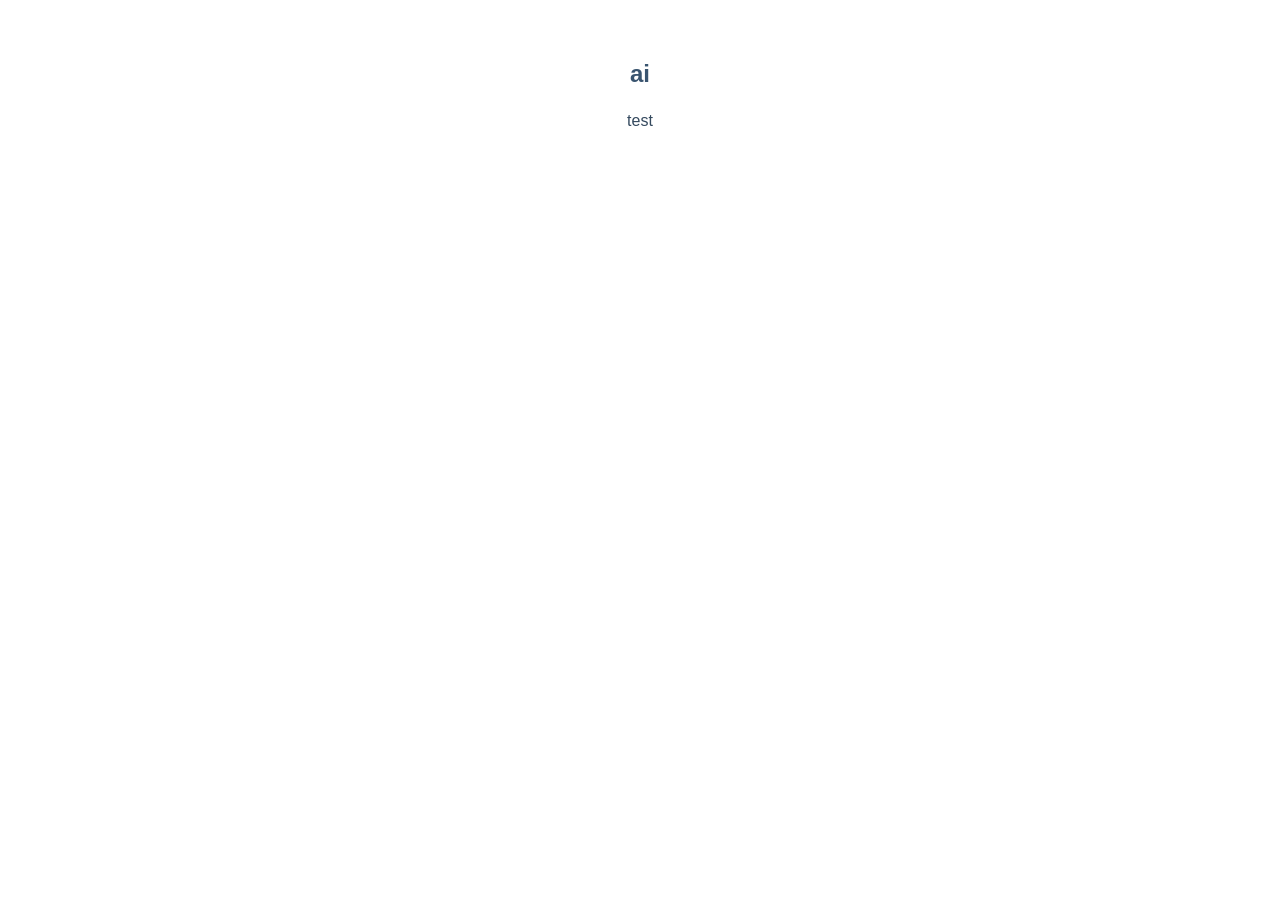
==== src/pages/ai.htm @ 98708ae4 "Add initial website skeleton and assets Import initial project files: top-level index.htm and index." ====
<!DOCTYPE html PUBLIC "-//W3C//DTD HTML 4.01 Transitional//EN">

<html>
  <head>
    <title>ai</title>
	<link rel=stylesheet href="../styles/stijl.css" type="text/css">
  </head>
  <body>
    <h2>ai</h2>
    <p>test</p>
  </body>
</html>
---- src/styles/stijl.css ----
body {
  font-family: Arial;
  margin-top: 60px;
}

h1,
h2,
h3,
h4,
h5,
h6 {
  text-align: center;
}

h1 {
  color: #2c3e50;
}

h2 {
  color: #39546f;
}

h3 {
  color: #406487;
}

p {
  color: #34495e;
  text-align: center;
  line-height: 1.6;
  margin: 20px;
}

img {
  display: block;
  margin-left: auto;
  margin-right: auto;
  border: 10px solid #52b0ee;
  width: 50%;
}
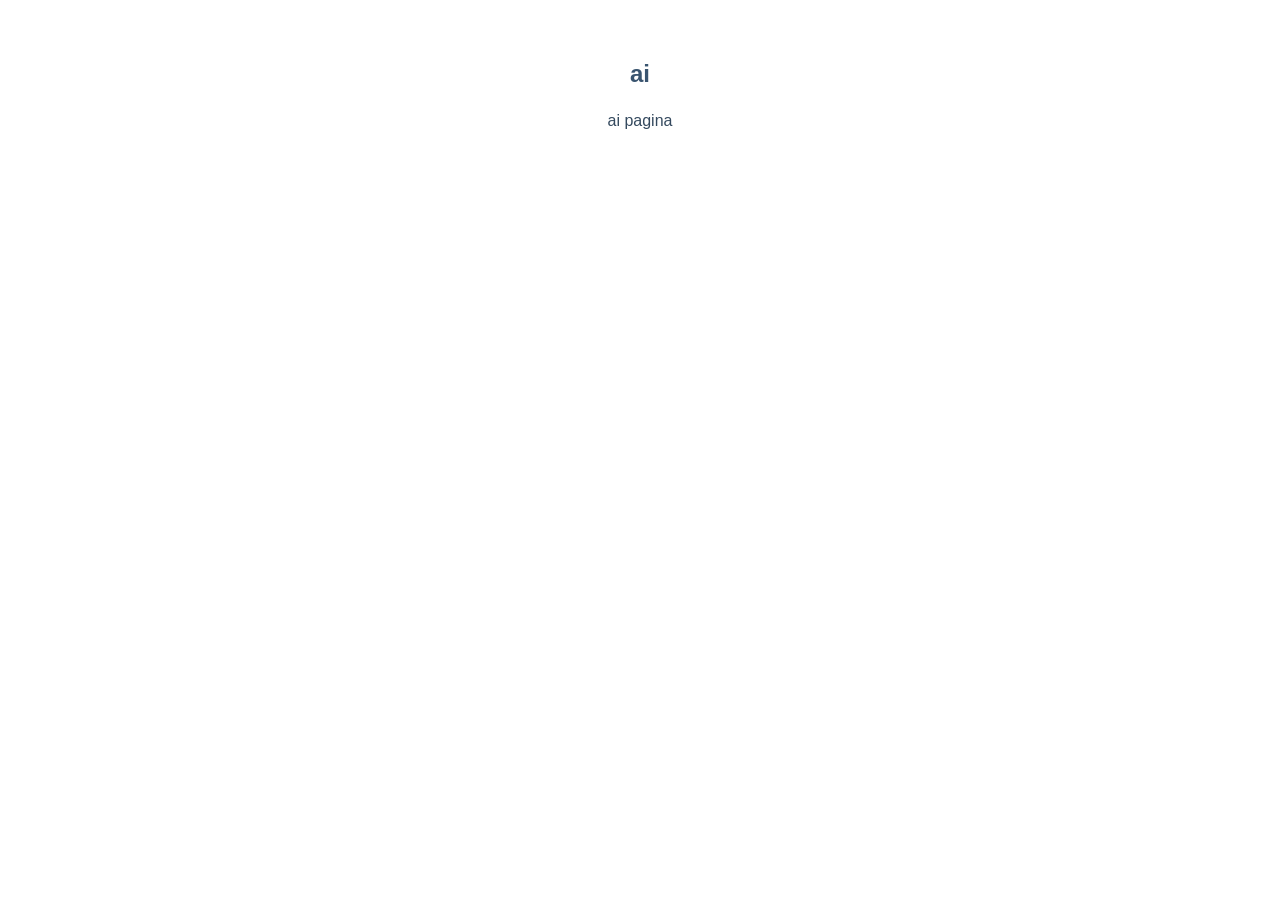
==== commit 6f78fe2d: "Update ai.htm" ====
--- a/src/pages/ai.htm
+++ b/src/pages/ai.htm
@@ -7,6 +7,6 @@
   </head>
   <body>
     <h2>ai</h2>
-    <p>test</p>
+    <p>ai pagina</p>
   </body>
 </html>
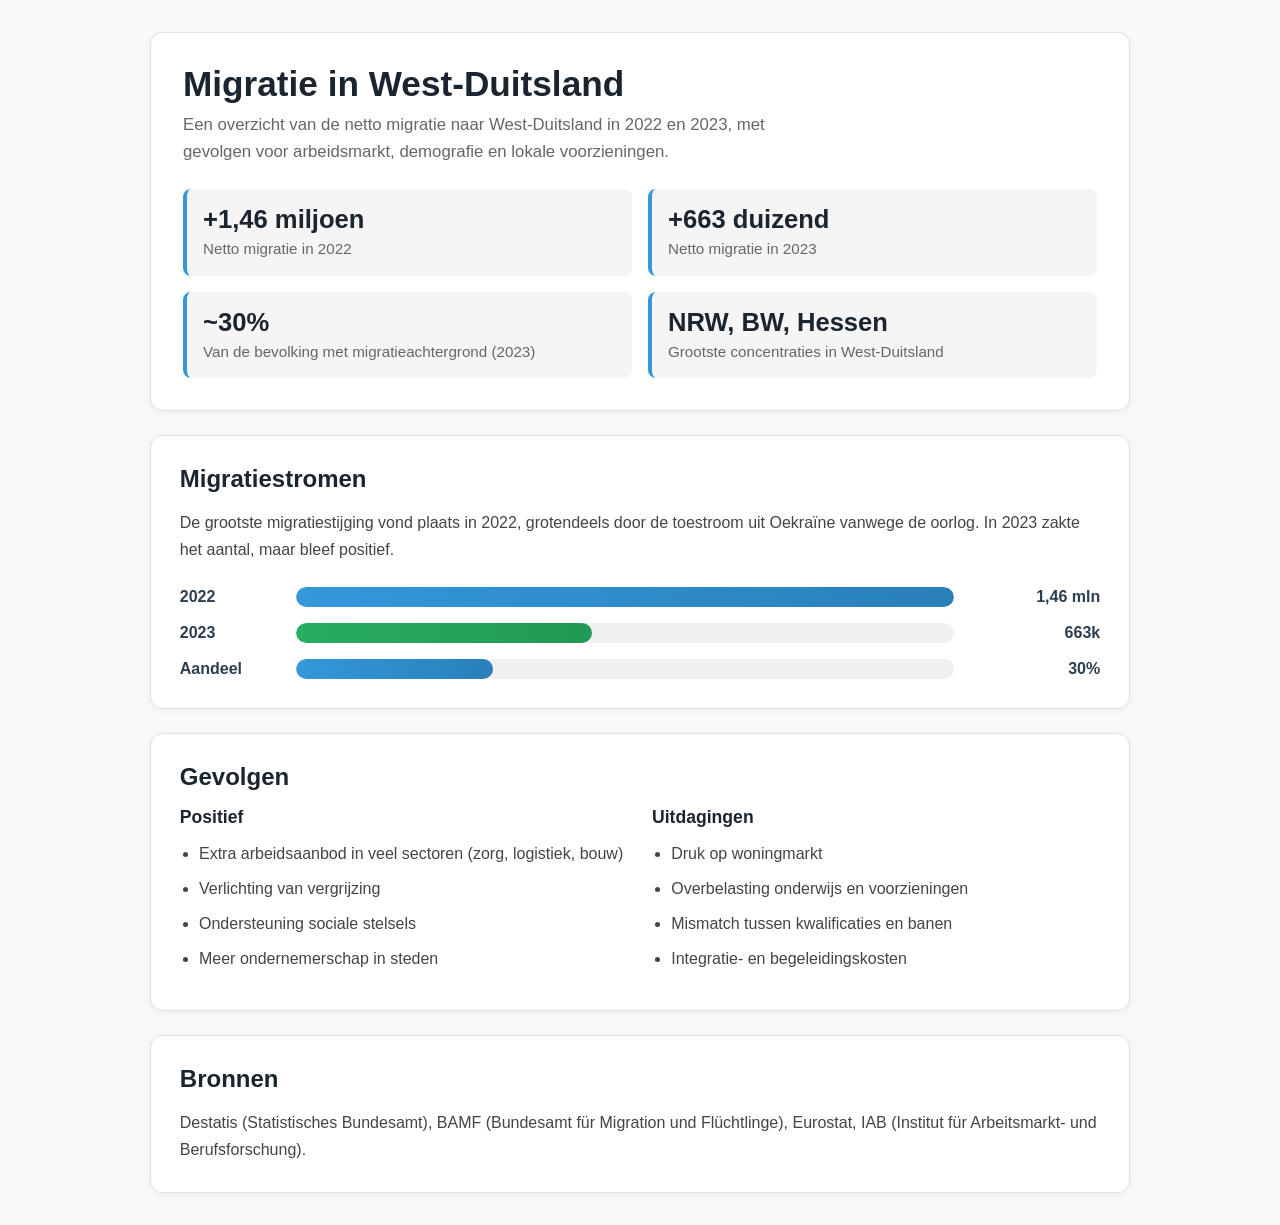
==== commit 01664d68: "Add AI page, styles, and SVG placeholder Introduce a fleshed-out AI/migration page (src/pages/ai.htm" ====
--- a/src/pages/ai.htm
+++ b/src/pages/ai.htm
@@ -1,12 +1,298 @@
 <!DOCTYPE html PUBLIC "-//W3C//DTD HTML 4.01 Transitional//EN">
 
-<html>
+<html lang="nl">
   <head>
-    <title>ai</title>
-	<link rel=stylesheet href="../styles/stijl.css" type="text/css">
+    <meta http-equiv="Content-Type" content="text/html; charset=utf-8">
+    <title>Migratie in West-Duitsland</title>
+    <link rel="stylesheet" href="../styles/stijl.css" type="text/css">
+    <style type="text/css">
+      * {
+        box-sizing: border-box;
+      }
+
+      body {
+        margin-top: 0;
+        background: #f8f9fa;
+        color: #2c3e50;
+      }
+
+      .content {
+        width: min(980px, calc(100% - 2rem));
+        margin: 2rem auto;
+        color: #2c3e50;
+      }
+
+      .content h1,
+      .content h2,
+      .content h3,
+      .content p,
+      .content li {
+        text-align: left;
+        margin: 0;
+      }
+
+      .header {
+        padding: 2rem;
+        background: #ffffff;
+        border: 1px solid #e0e0e0;
+        border-radius: 12px;
+        margin-bottom: 1.5rem;
+        box-shadow: 0 2px 8px rgba(0, 0, 0, 0.05);
+      }
+
+      .header h1 {
+        margin-bottom: 0.5rem;
+        font-size: 2.2rem;
+        line-height: 1.1;
+        color: #1a252f;
+      }
+
+      .header p {
+        font-size: 1.05rem;
+        line-height: 1.6;
+        color: #666;
+        max-width: 65ch;
+      }
+
+      .stats {
+        display: grid;
+        grid-template-columns: repeat(2, 1fr);
+        gap: 1rem;
+        margin-top: 1.5rem;
+      }
+
+      .stat {
+        padding: 1rem;
+        background: #f5f5f5;
+        border-radius: 8px;
+        border-left: 4px solid #3498db;
+      }
+
+      .stat-number {
+        font-size: 1.6rem;
+        font-weight: bold;
+        color: #1a252f;
+        margin-bottom: 0.25rem;
+      }
+
+      .stat-label {
+        font-size: 0.95rem;
+        color: #666;
+        line-height: 1.4;
+      }
+
+      .panel {
+        padding: 1.8rem;
+        background: #ffffff;
+        border: 1px solid #e0e0e0;
+        border-radius: 12px;
+        margin-bottom: 1.5rem;
+        box-shadow: 0 2px 8px rgba(0, 0, 0, 0.05);
+      }
+
+      .panel h2 {
+        margin-bottom: 1rem;
+        font-size: 1.5rem;
+        color: #1a252f;
+      }
+
+      .panel p {
+        margin-bottom: 0.8rem;
+        line-height: 1.7;
+        color: #444;
+      }
+
+      .panel p:last-child {
+        margin-bottom: 0;
+      }
+
+      .chart-section {
+        margin-top: 1.5rem;
+      }
+
+      .chart {
+        display: grid;
+        gap: 1rem;
+        margin-top: 1rem;
+      }
+
+      .chart-item {
+        display: grid;
+        grid-template-columns: 100px 1fr 130px;
+        gap: 1rem;
+        align-items: center;
+      }
+
+      .chart-label {
+        font-weight: 600;
+        color: #2c3e50;
+      }
+
+      .bar-track {
+        height: 20px;
+        background: #f0f0f0;
+        border-radius: 999px;
+        overflow: hidden;
+      }
+
+      .bar-fill {
+        height: 100%;
+        background: linear-gradient(90deg, #3498db 0%, #2980b9 100%);
+        border-radius: inherit;
+      }
+
+      .bar-fill.green {
+        background: linear-gradient(90deg, #27ae60 0%, #229954 100%);
+      }
+
+      .chart-value {
+        text-align: right;
+        font-weight: 600;
+        color: #2c3e50;
+      }
+
+      .two-col {
+        display: grid;
+        grid-template-columns: repeat(2, 1fr);
+        gap: 1.5rem;
+        margin-top: 1rem;
+      }
+
+      .col-item h3 {
+        margin-bottom: 0.8rem;
+        font-size: 1.1rem;
+        color: #1a252f;
+      }
+
+      .col-item ul {
+        margin: 0;
+        padding-left: 1.2rem;
+        list-style: disc;
+      }
+
+      .col-item li {
+        margin-bottom: 0.6rem;
+        line-height: 1.6;
+        color: #444;
+      }
+
+      .sources {
+        display: flex;
+        flex-wrap: wrap;
+        gap: 0.5rem;
+        margin-top: 1rem;
+      }
+
+      .source-badge {
+        display: inline-block;
+        padding: 0.35rem 0.8rem;
+        background: #f0f0f0;
+        border-radius: 4px;
+        font-size: 0.9rem;
+        color: #555;
+      }
+
+      @media (max-width: 768px) {
+        .stats {
+          grid-template-columns: 1fr;
+        }
+
+        .two-col {
+          grid-template-columns: 1fr;
+        }
+
+        .chart-item {
+          grid-template-columns: 80px 1fr 100px;
+          gap: 0.75rem;
+        }
+
+        .header h1 {
+          font-size: 1.8rem;
+        }
+      }
+    </style>
   </head>
   <body>
-    <h2>ai</h2>
-    <p>ai pagina</p>
+    <div class="content">
+      <div class="header">
+        <h1>Migratie in West-Duitsland</h1>
+        <p>Een overzicht van de netto migratie naar West-Duitsland in 2022 en 2023, met gevolgen voor arbeidsmarkt, demografie en lokale voorzieningen.</p>
+
+        <div class="stats">
+          <div class="stat">
+            <div class="stat-number">+1,46 miljoen</div>
+            <div class="stat-label">Netto migratie in 2022</div>
+          </div>
+          <div class="stat">
+            <div class="stat-number">+663 duizend</div>
+            <div class="stat-label">Netto migratie in 2023</div>
+          </div>
+          <div class="stat">
+            <div class="stat-number">~30%</div>
+            <div class="stat-label">Van de bevolking met migratieachtergrond (2023)</div>
+          </div>
+          <div class="stat">
+            <div class="stat-number">NRW, BW, Hessen</div>
+            <div class="stat-label">Grootste concentraties in West-Duitsland</div>
+          </div>
+        </div>
+      </div>
+
+      <div class="panel">
+        <h2>Migratiestromen</h2>
+        <p>De grootste migratiestijging vond plaats in 2022, grotendeels door de toestroom uit Oekraïne vanwege de oorlog. In 2023 zakte het aantal, maar bleef positief.</p>
+
+        <div class="chart-section">
+          <div class="chart">
+            <div class="chart-item">
+              <span class="chart-label">2022</span>
+              <div class="bar-track"><div class="bar-fill" style="width: 100%;"></div></div>
+              <span class="chart-value">1,46 mln</span>
+            </div>
+            <div class="chart-item">
+              <span class="chart-label">2023</span>
+              <div class="bar-track"><div class="bar-fill green" style="width: 45%;"></div></div>
+              <span class="chart-value">663k</span>
+            </div>
+            <div class="chart-item">
+              <span class="chart-label">Aandeel</span>
+              <div class="bar-track"><div class="bar-fill" style="width: 30%;"></div></div>
+              <span class="chart-value">30%</span>
+            </div>
+          </div>
+        </div>
+      </div>
+
+      <div class="panel">
+        <h2>Gevolgen</h2>
+
+        <div class="two-col">
+          <div class="col-item">
+            <h3>Positief</h3>
+            <ul>
+              <li>Extra arbeidsaanbod in veel sectoren (zorg, logistiek, bouw)</li>
+              <li>Verlichting van vergrijzing</li>
+              <li>Ondersteuning sociale stelsels</li>
+              <li>Meer ondernemerschap in steden</li>
+            </ul>
+          </div>
+
+          <div class="col-item">
+            <h3>Uitdagingen</h3>
+            <ul>
+              <li>Druk op woningmarkt</li>
+              <li>Overbelasting onderwijs en voorzieningen</li>
+              <li>Mismatch tussen kwalificaties en banen</li>
+              <li>Integratie- en begeleidingskosten</li>
+            </ul>
+          </div>
+        </div>
+      </div>
+
+      <div class="panel">
+        <h2>Bronnen</h2>
+        <p>Destatis (Statistisches Bundesamt), BAMF (Bundesamt für Migration und Flüchtlinge), Eurostat, IAB (Institut für Arbeitsmarkt- und Berufsforschung).</p>
+      </div>
+    </div>
   </body>
 </html>
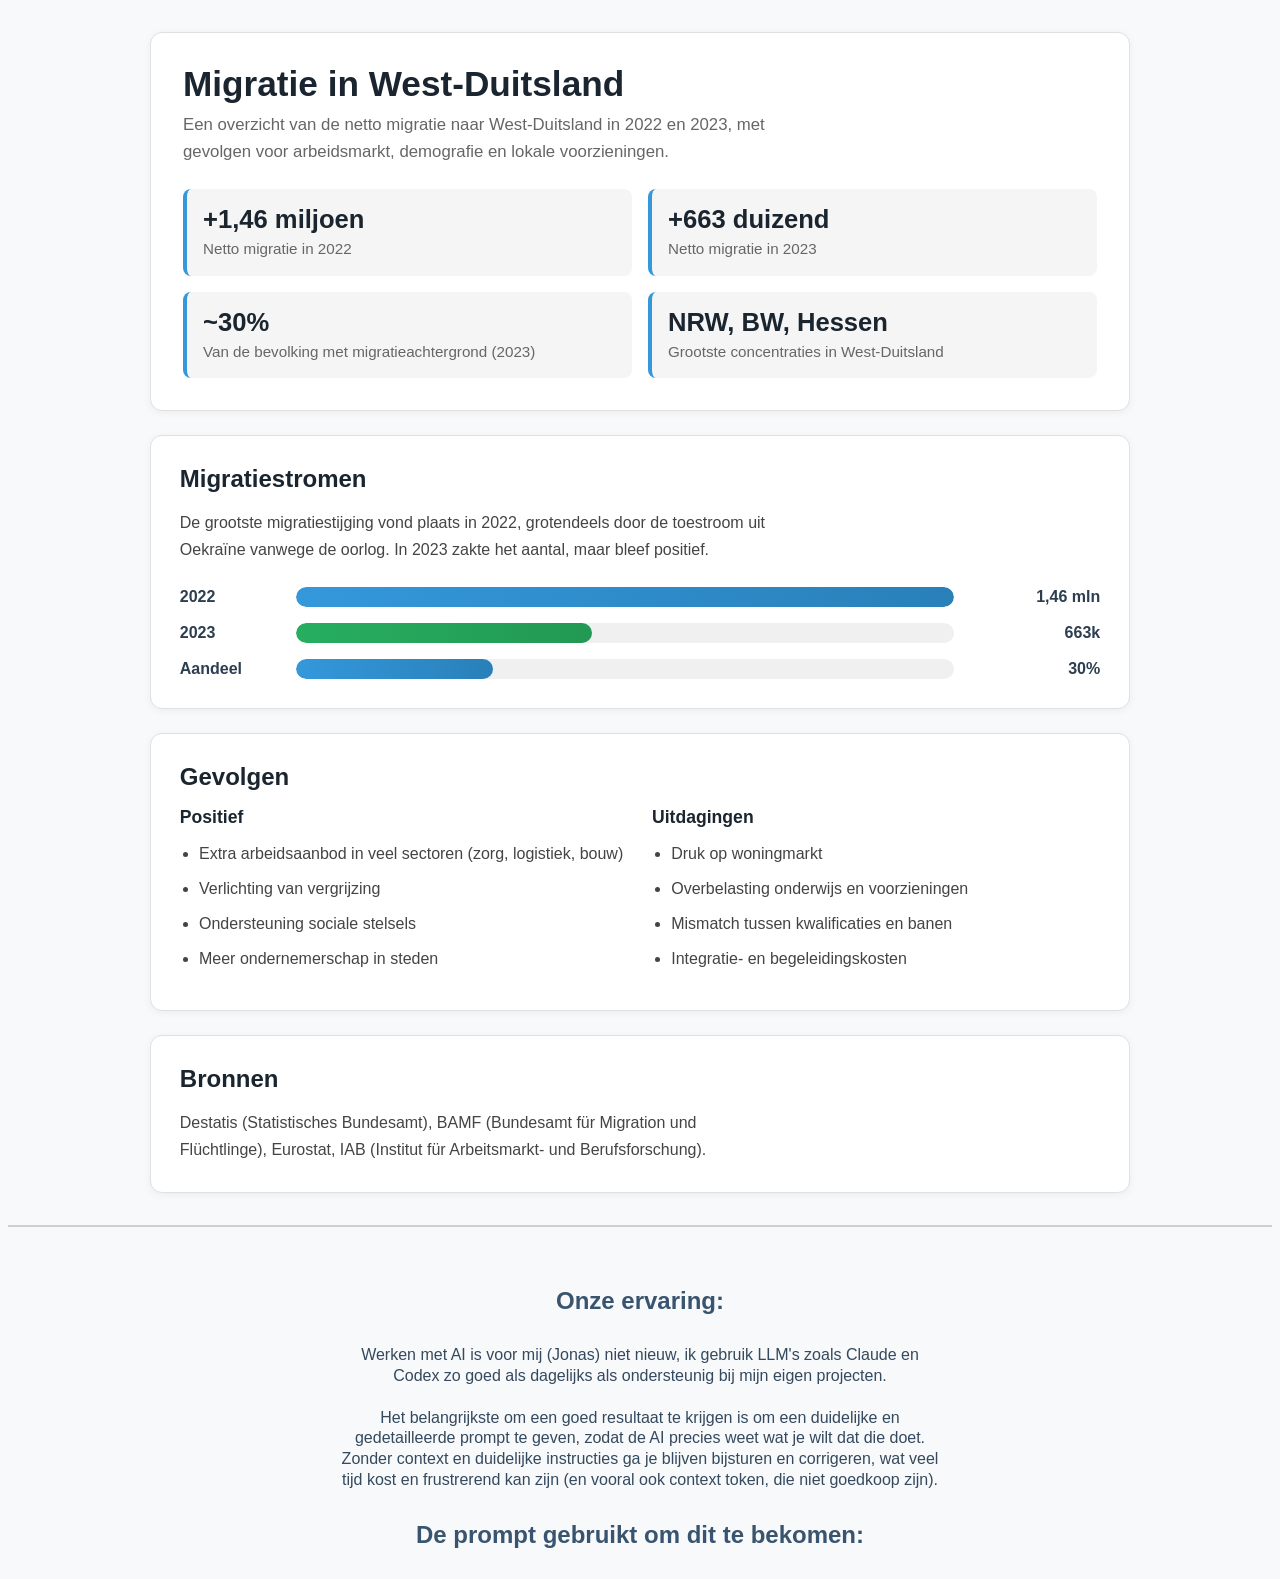
==== commit 9d5e752f: "Update pages, add lesson images, tweak styles Update site content and presentation across multiple p" ====
--- a/src/pages/ai.htm
+++ b/src/pages/ai.htm
@@ -294,5 +294,19 @@
         <p>Destatis (Statistisches Bundesamt), BAMF (Bundesamt für Migration und Flüchtlinge), Eurostat, IAB (Institut für Arbeitsmarkt- und Berufsforschung).</p>
       </div>
     </div>
+
+    <hr style="border: 0; border-top: 2px solid #cfcfcf; margin-bottom: 60px;">
+
+    <h2>Onze ervaring:</h2>
+    <p>
+      Werken met AI is voor mij (Jonas) niet nieuw, ik gebruik LLM's zoals Claude en Codex zo goed als dagelijks als ondersteunig bij mijn eigen projecten.</br></br>
+      Het belangrijkste om een goed resultaat te krijgen is om een duidelijke en gedetailleerde prompt te geven, 
+      zodat de AI precies weet wat je wilt dat die doet.</br>
+      Zonder context en duidelijke instructies ga je blijven bijsturen en corrigeren, wat veel tijd kost en frustrerend kan zijn (en vooral ook context token, die niet goedkoop zijn).
+    </p>
+    <h2>De prompt gebruikt om dit te bekomen:</h2>
+    <p>
+    </p>
+
   </body>
 </html>
--- a/src/styles/stijl.css
+++ b/src/styles/stijl.css
@@ -27,14 +27,21 @@
 p {
   color: #34495e;
   text-align: center;
-  line-height: 1.6;
-  margin: 20px;
+  max-width: 600px;
+  line-height: 1.3;
+  margin: 30px auto;
 }
 
 img {
   display: block;
   margin-left: auto;
   margin-right: auto;
-  border: 10px solid #52b0ee;
-  width: 50%;
+  border: 10px solid #2388fc;
+  width: 20%;
 }
+
+#vraag {
+  color: #2388fc;
+  font-style: italic;
+  text-align: center;
+}
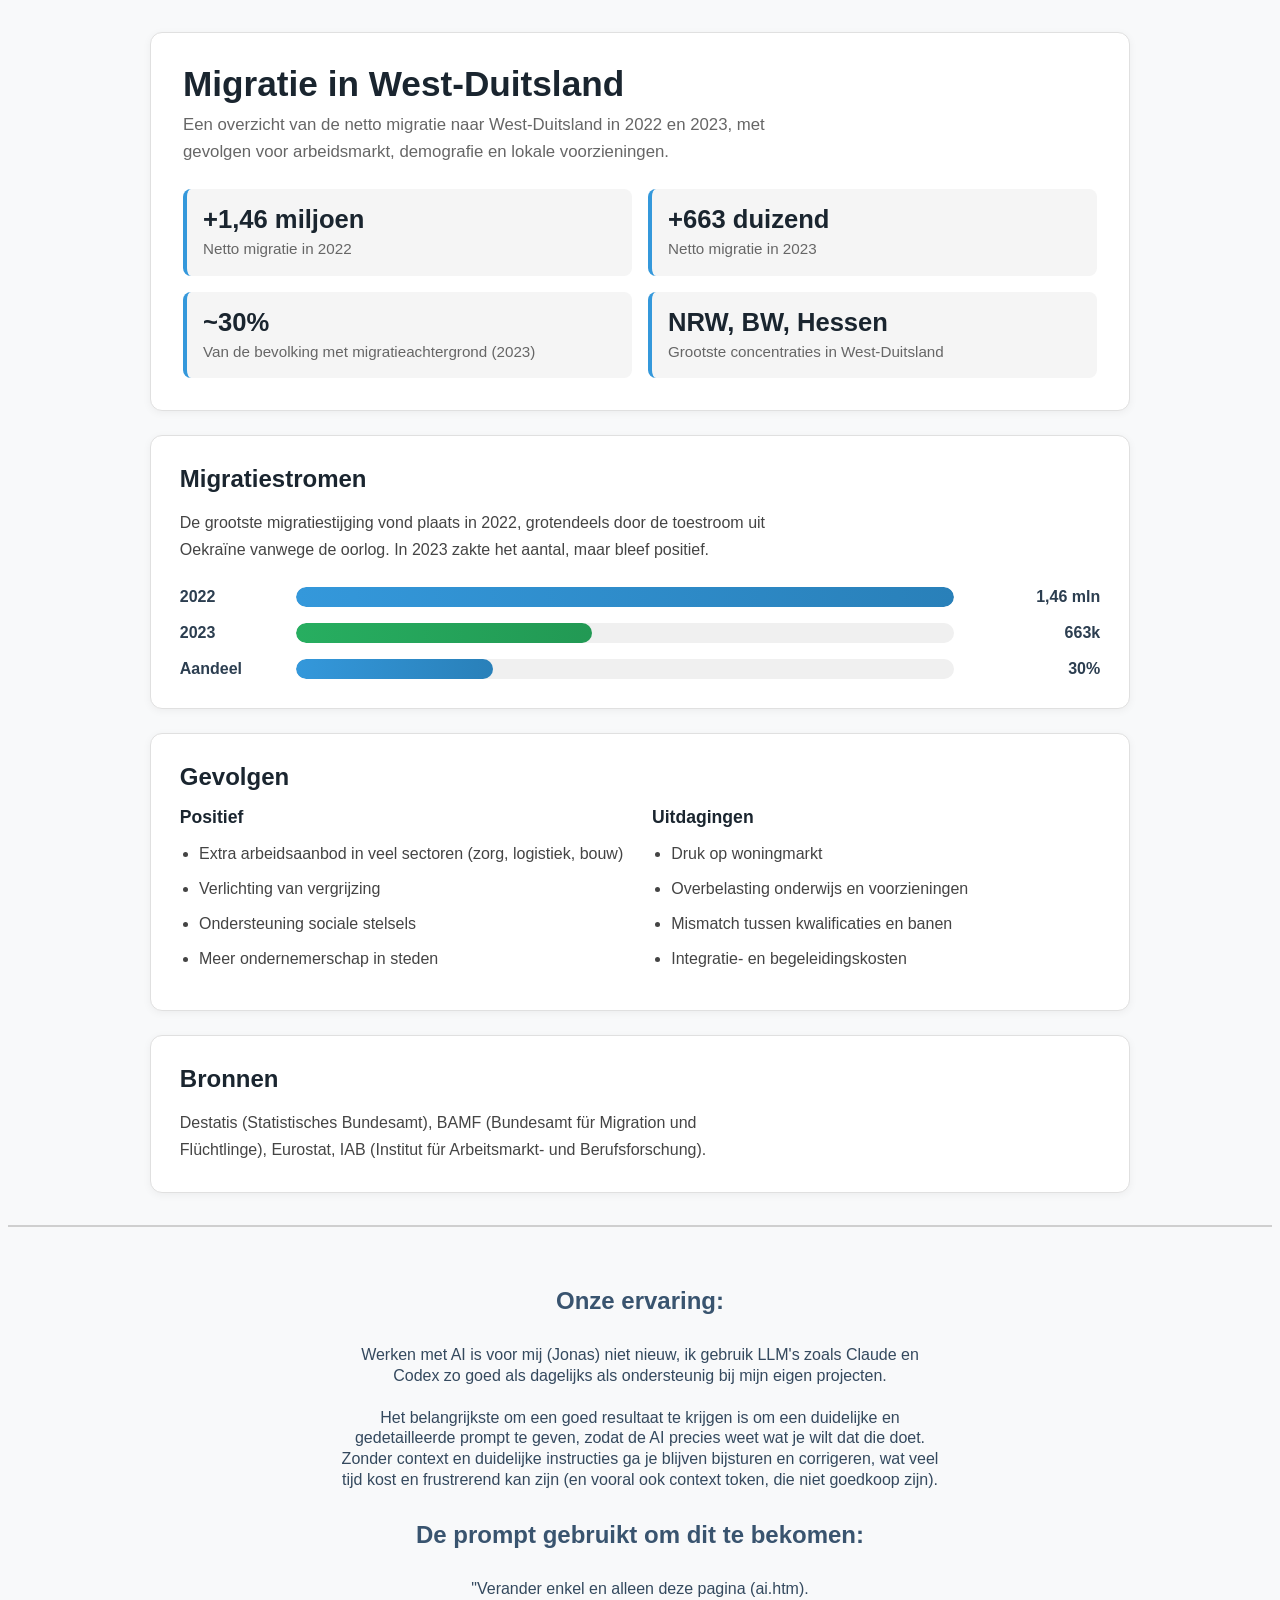
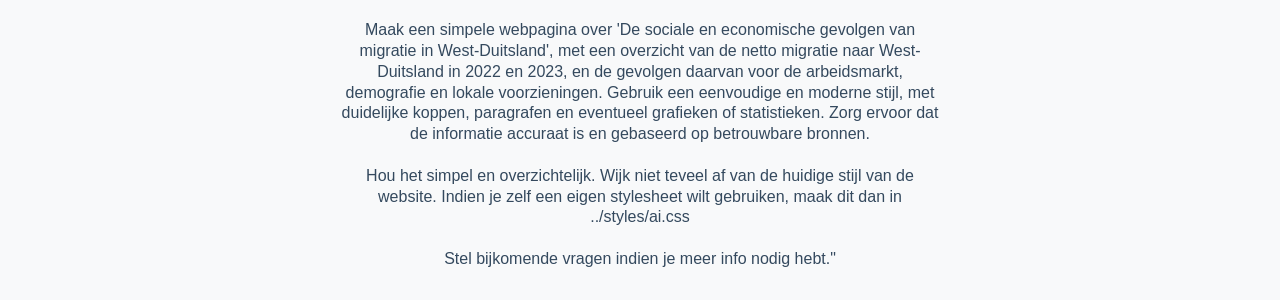
==== commit ce4bb409: "Add AI prompt to ai.htm and adjust paragraph margins Insert a Dutch AI prompt into src/pages/ai.htm " ====
--- a/src/pages/ai.htm
+++ b/src/pages/ai.htm
@@ -306,6 +306,15 @@
     </p>
     <h2>De prompt gebruikt om dit te bekomen:</h2>
     <p>
+      "Verander enkel en alleen deze pagina (ai.htm).</br></br>
+      Maak een simpele webpagina over 'De sociale en economische gevolgen van migratie in West-Duitsland',
+      met een overzicht van de netto migratie naar West-Duitsland in 2022 en 2023, en de gevolgen daarvan voor de arbeidsmarkt, 
+      demografie en lokale voorzieningen. Gebruik een eenvoudige en moderne stijl, met duidelijke koppen, 
+      paragrafen en eventueel grafieken of statistieken. Zorg ervoor dat de informatie accuraat is en gebaseerd op betrouwbare bronnen.</br></br>
+      Hou het simpel en overzichtelijk. Wijk niet teveel af van de huidige stijl van de website. Indien je zelf een eigen stylesheet wilt gebruiken,
+      maak dit dan in ../styles/ai.css</br></br>
+
+      Stel bijkomende vragen indien je meer info nodig hebt."
     </p>
 
   </body>
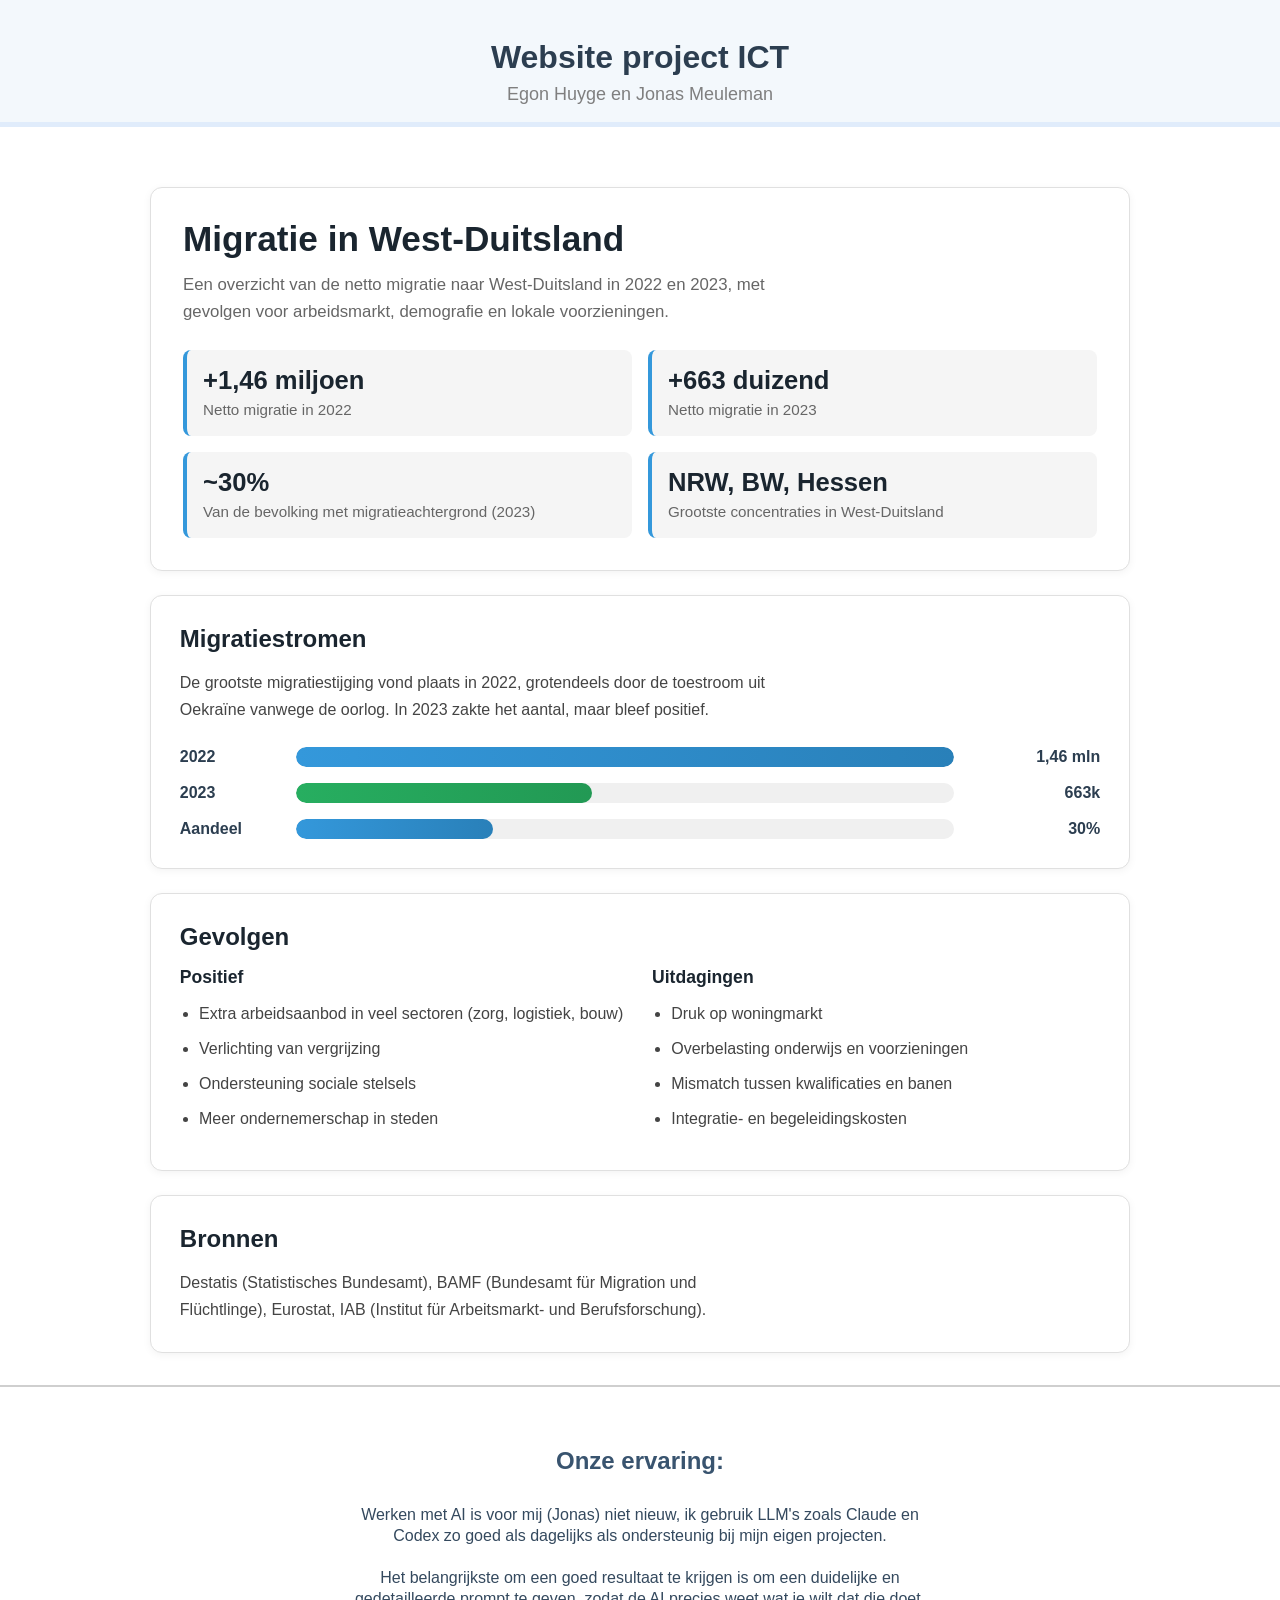
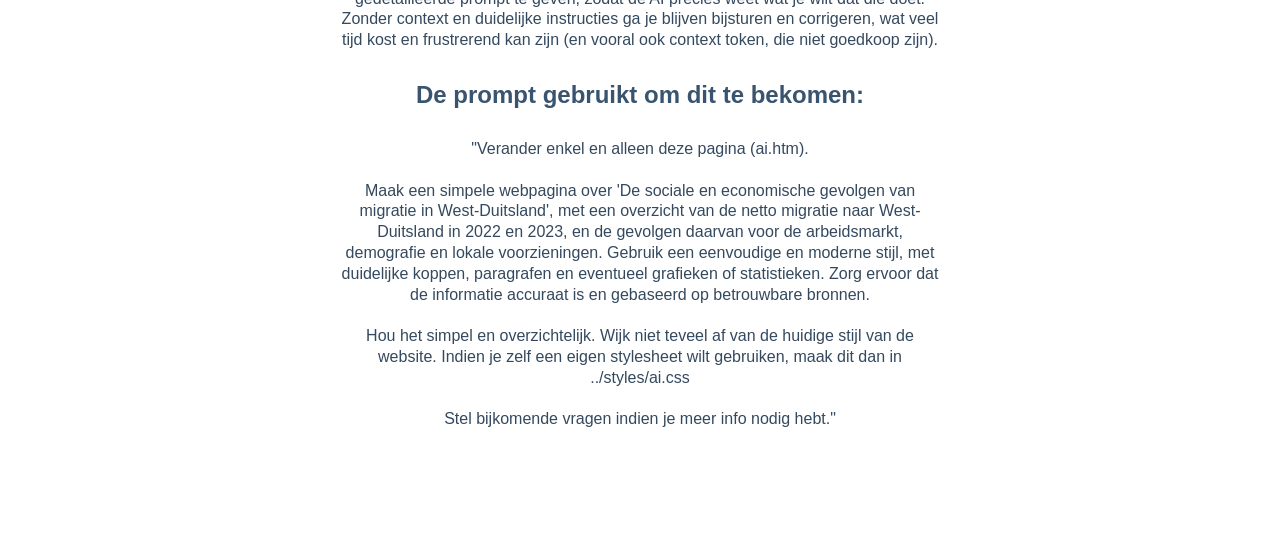
==== commit 1171dfe7: "Add site header and refactor navigation layout Add a consistent page header to multiple content page" ====
--- a/src/pages/ai.htm
+++ b/src/pages/ai.htm
@@ -4,6 +4,9 @@
   <head>
     <meta http-equiv="Content-Type" content="text/html; charset=utf-8">
     <title>Migratie in West-Duitsland</title>
+	<link rel="icon" type="image/svg+xml" href="../../public/favicon/favicon.svg">
+	<link rel="icon" type="image/png" sizes="96x96" href="../../public/favicon/favicon-96x96.png">
+	<link rel="shortcut icon" href="../../public/favicon/favicon.ico">
     <link rel="stylesheet" href="../styles/stijl.css" type="text/css">
     <style type="text/css">
       * {
@@ -12,7 +15,7 @@
 
       body {
         margin-top: 0;
-        background: #f8f9fa;
+        background: #ffffff;
         color: #2c3e50;
       }
 
@@ -213,6 +216,11 @@
     </style>
   </head>
   <body>
+    <div class="page-header">
+    <h1>Website project ICT</h1>
+    <p id="sub-title">Egon Huyge en Jonas Meuleman</p>
+    </div>
+
     <div class="content">
       <div class="header">
         <h1>Migratie in West-Duitsland</h1>
--- a/src/styles/stijl.css
+++ b/src/styles/stijl.css
@@ -1,6 +1,7 @@
 body {
   font-family: Arial;
-  margin-top: 60px;
+  margin: 0 0 120px;
+  background: #ffffff;
 }
 
 h1,
@@ -14,6 +15,23 @@
 
 h1 {
   color: #2c3e50;
+  padding-bottom: 5px;
+}
+
+.page-header {
+  width: 100%;
+  margin: 0 0 60px;
+  padding: 18px 0 16px;
+  background: #f3f8fc;
+  border-bottom:#e0ecfb 5px solid;
+}
+
+#sub-title {
+  color: #7f7f7f;
+  font-size: 18px;
+  text-align: center;
+  margin-top: -20px;
+  margin-bottom: 0
 }
 
 h2 {
@@ -44,4 +62,14 @@
   color: #2388fc;
   font-style: italic;
   text-align: center;
+}
+
+#screenshot {
+  width: 80%;
+}
+
+#disclaimer {
+  color: #7f7f7f;
+  font-style: italic;
+  text-align: center;
 }
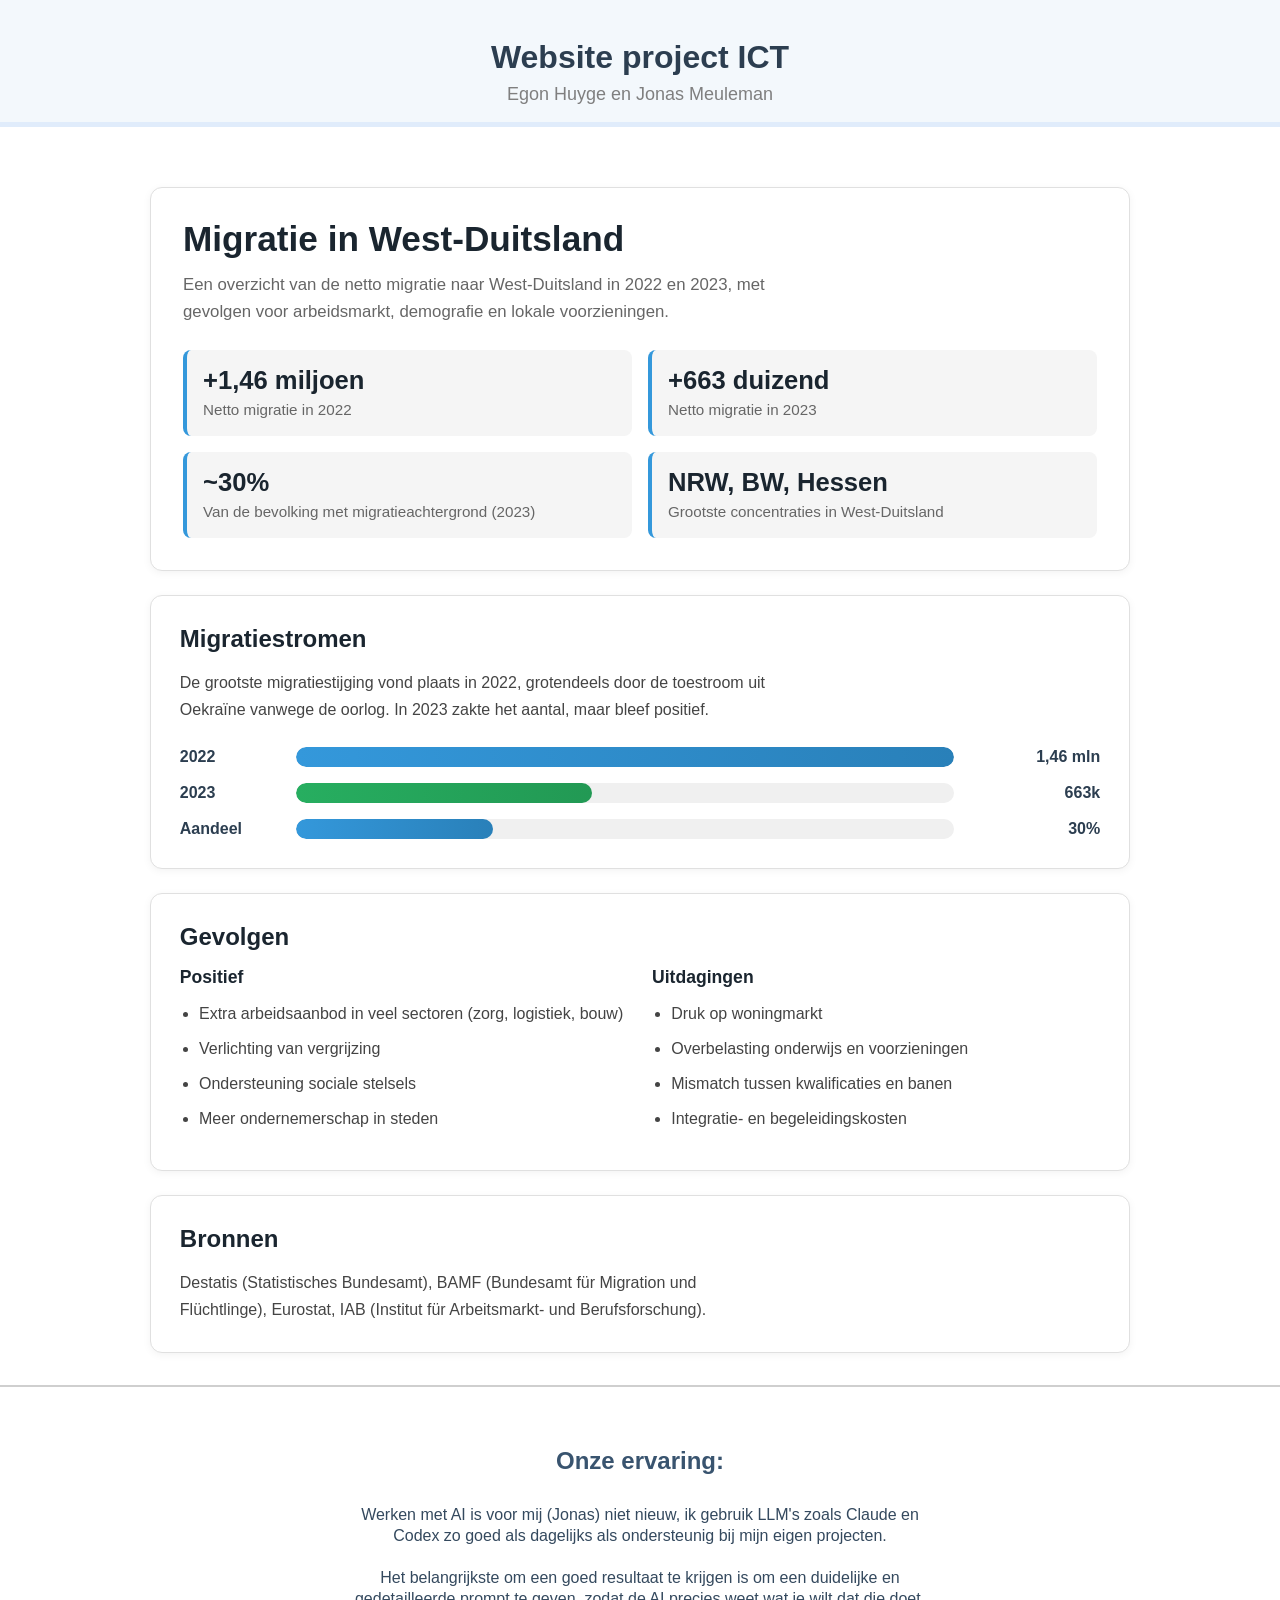
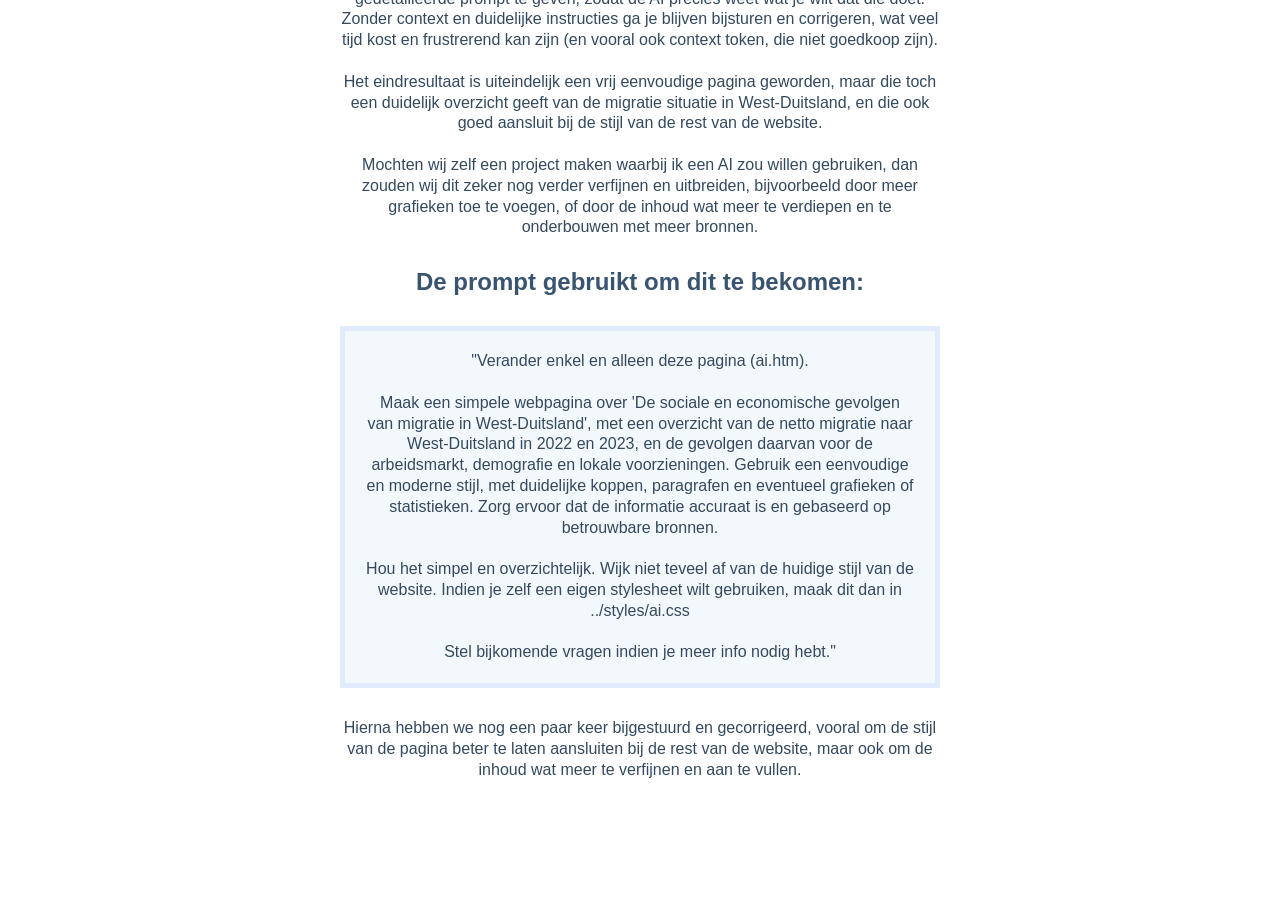
==== commit f5d248c7: "Enhance AI page, remove dup include, style prompt Add explanatory paragraphs to ai.htm and mark the " ====
--- a/src/pages/ai.htm
+++ b/src/pages/ai.htm
@@ -310,10 +310,17 @@
       Werken met AI is voor mij (Jonas) niet nieuw, ik gebruik LLM's zoals Claude en Codex zo goed als dagelijks als ondersteunig bij mijn eigen projecten.</br></br>
       Het belangrijkste om een goed resultaat te krijgen is om een duidelijke en gedetailleerde prompt te geven, 
       zodat de AI precies weet wat je wilt dat die doet.</br>
-      Zonder context en duidelijke instructies ga je blijven bijsturen en corrigeren, wat veel tijd kost en frustrerend kan zijn (en vooral ook context token, die niet goedkoop zijn).
+      Zonder context en duidelijke instructies ga je blijven bijsturen en corrigeren, wat veel tijd kost en frustrerend kan zijn (en vooral ook context token, die niet goedkoop zijn).</br></br>
+      Het eindresultaat is uiteindelijk een vrij eenvoudige pagina geworden, 
+      maar die toch een duidelijk overzicht geeft van de migratie situatie in West-Duitsland, 
+      en die ook goed aansluit bij de stijl van de rest van de website.</br></br>
+      Mochten wij zelf een project maken waarbij ik een AI zou willen gebruiken, 
+      dan zouden wij dit zeker nog verder verfijnen en uitbreiden, 
+      bijvoorbeeld door meer grafieken toe te voegen, 
+      of door de inhoud wat meer te verdiepen en te onderbouwen met meer bronnen.
     </p>
     <h2>De prompt gebruikt om dit te bekomen:</h2>
-    <p>
+    <p id="prompt">
       "Verander enkel en alleen deze pagina (ai.htm).</br></br>
       Maak een simpele webpagina over 'De sociale en economische gevolgen van migratie in West-Duitsland',
       met een overzicht van de netto migratie naar West-Duitsland in 2022 en 2023, en de gevolgen daarvan voor de arbeidsmarkt, 
@@ -324,6 +331,11 @@
 
       Stel bijkomende vragen indien je meer info nodig hebt."
     </p>
+    <p>
+     Hierna hebben we nog een paar keer bijgestuurd en gecorrigeerd, 
+     vooral om de stijl van de pagina beter te laten aansluiten bij de rest van de website, 
+     maar ook om de inhoud wat meer te verfijnen en aan te vullen.
+    </p>
 
   </body>
 </html>
--- a/src/styles/stijl.css
+++ b/src/styles/stijl.css
@@ -50,6 +50,15 @@
   margin: 30px auto;
 }
 
+pre,
+#prompt {
+  background: #f3f8fc;
+  border: #e0ecfb 5px solid;
+  padding: 20px;
+  max-width: 600px;
+  margin: 30px auto;
+}
+
 img {
   display: block;
   margin-left: auto;
